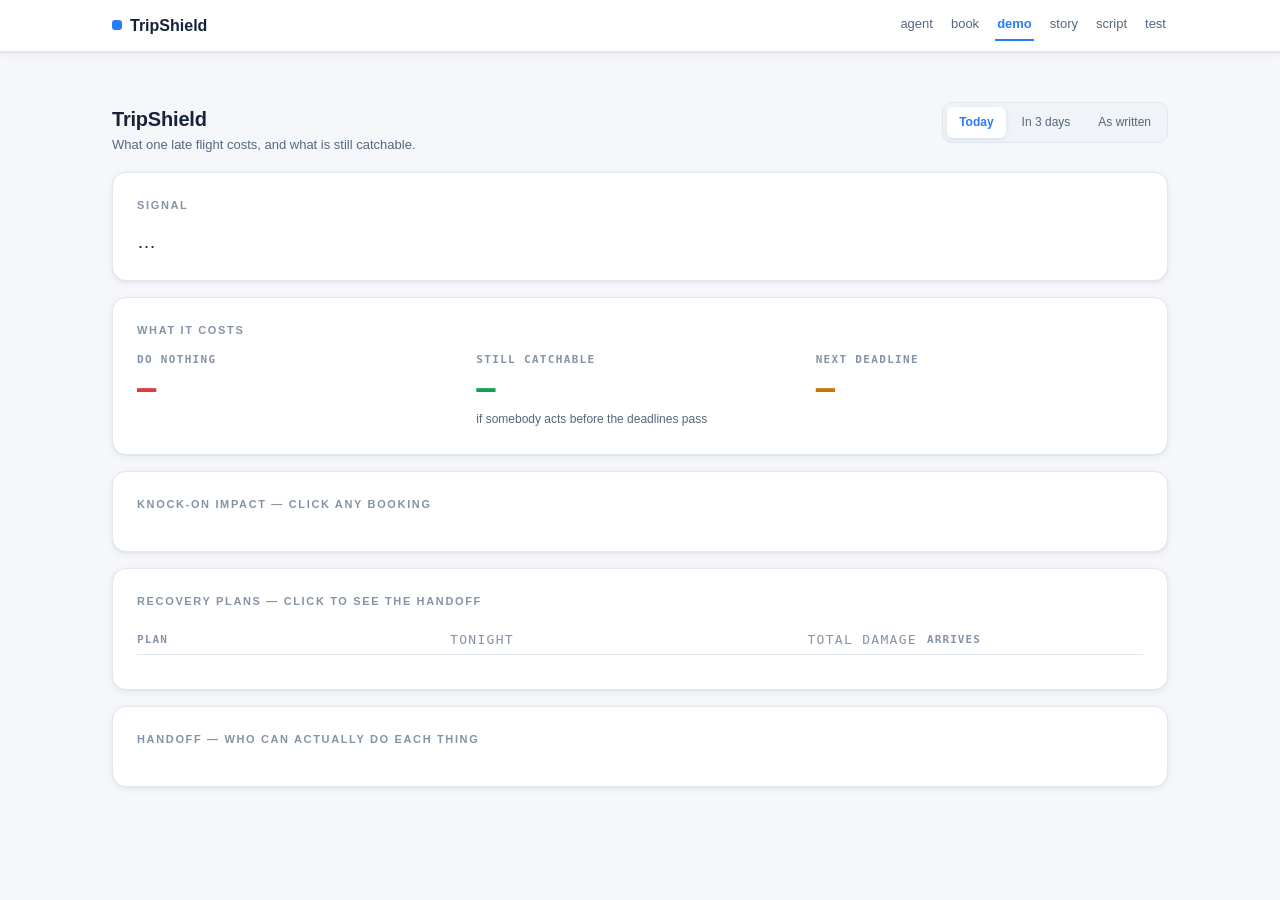
==== static/index.html @ 26ef0dae "Call it TripShield, and greet the traveller once The brand rename touches what a person sees -- page" ====
<!doctype html>
<html lang="en">
<head>
<meta charset="utf-8">
<meta name="viewport" content="width=device-width, initial-scale=1">
<title>TripShield</title>
<link rel="stylesheet" href="/static/app.css?v=2">
<style>
  /* Page-local only -- everything shared lives in app.css. */
  .anchor{display:flex;gap:4px;background:var(--sunken);border:1px solid var(--edge);
          border-radius:var(--r-md);padding:4px}
  .anchor button{background:none;border:none;color:var(--dim);font:inherit;
          font-size:12px;padding:6px 12px;border-radius:var(--r-sm);cursor:pointer}
  .anchor button.on{background:var(--card);color:var(--key);font-weight:600;
          box-shadow:var(--shadow-1)}
  .signal{font-size:19px;line-height:1.45}
  .signal b{color:var(--warn)}
  .nodes{display:grid;grid-template-columns:repeat(auto-fill,minmax(250px,1fr));gap:9px}
  .node{border:1px solid var(--edge);border-left:3px solid var(--edge);
        border-radius:var(--r-md);padding:12px 13px;background:var(--card);
        box-shadow:var(--shadow-1);cursor:pointer;transition:border-color .15s}
  .node:hover{border-color:var(--key)}
  .node.critical{border-left-color:var(--bad)}
  .node.risk{border-left-color:var(--warn)}
  .node.safe{border-left-color:var(--ok)}
  .node.source{border-left-color:var(--key)}
  .node .t{font-size:13px}
  .node .m{font:11px var(--mono);color:var(--faint);margin-top:4px}
  .node .why{font-size:12px;color:var(--dim);margin-top:8px;display:none}
  .node.open .why{display:block}
  .lane{margin-top:18px}
  .lane h3{font-size:14px;margin:0 0 4px}
  .lane .who{font-size:12px;color:var(--faint);margin-bottom:10px}
  .act{border:1px solid var(--edge);border-radius:var(--r-md);padding:12px 14px;
       margin-bottom:8px;background:var(--card);box-shadow:var(--shadow-1)}
  .act .l{font-size:14px}
  /* the note under an action is prose, not machine data -- the global .n
     (mono, nowrap) must not reach it */
  .act .n{font-size:12px;font-family:inherit;white-space:normal;text-align:left;
          color:var(--dim);margin-top:5px}
  .act .cash{font:12px var(--mono);color:var(--faint);margin-top:5px}
  .badge{margin-left:8px}
</style>
</head>
<body>
<div class="site-header"><div class="bar-inner">
  <a class="wordmark" href="/">TripShield</a>
  <nav class="site-nav">
    <a href="/">agent</a> <a href="/book">book</a>
    <a href="/demo" aria-current="page">demo</a>
    <a href="/story">story</a> <a href="/script">script</a>
    <a href="/test">test</a>
  </nav>
</div></div>
<div class="wrap">
  <header>
    <div>
      <h1>TripShield</h1>
      <div class="sub">What one late flight costs, and what is still catchable.</div>
    </div>
    <div class="anchor" id="anchor">
      <button data-base="today" class="on">Today</button>
      <button data-base="+3">In 3 days</button>
      <button data-base="written">As written</button>
    </div>
  </header>

  <div id="ports"></div>

  <section>
    <h2>Signal</h2>
    <div class="signal" id="signal">…</div>
  </section>

  <section>
    <h2>What it costs</h2>
    <div class="ledger">
      <div>
        <div class="figlabel">Do nothing</div>
        <div class="fig bad" id="do-nothing">–</div>
        <div class="figfoot" id="do-nothing-foot"></div>
      </div>
      <div>
        <div class="figlabel">Still catchable</div>
        <div class="fig ok" id="act-now">–</div>
        <div class="figfoot">if somebody acts before the deadlines pass</div>
      </div>
      <div>
        <div class="figlabel">Next deadline</div>
        <div class="fig warn" id="countdown">–</div>
        <div class="figfoot" id="countdown-foot"></div>
      </div>
    </div>
  </section>

  <section>
    <h2>Knock-on impact — click any booking</h2>
    <div class="nodes" id="nodes"></div>
  </section>

  <section>
    <h2>Recovery plans — click to see the handoff</h2>
    <div class="table-wrap"><table>
      <thead><tr>
        <th>Plan</th><th class="n">Tonight</th><th class="n">Total damage</th><th>Arrives</th>
      </tr></thead>
      <tbody id="plans"></tbody>
    </table></div>
    <div class="note" id="plan-note"></div>
  </section>

  <section>
    <h2>Handoff — who can actually do each thing</h2>
    <div id="handoff"></div>
  </section>
</div>

<script src="/static/app.js?v=2"></script>
<script>
// $/esc/eur/at/hhmm/span come from /static/app.js -- one set of
// helpers, one timezone rule.

let STATE = null, PICKED = null, TICK = null;

const LANES = {
  auto: ['TripShield handles it', 'no payment, no authorisation, nobody to phone'],
  tap:  ['One tap, you authorise', 'a deep link into the provider’s own checkout'],
  call: ['You will have to call', 'no consumer API exists for this — saying so beats pretending'],
};

async function load(base){
  const r = await fetch('/api/state?base=' + encodeURIComponent(base));
  if (!r.ok){ $('#signal').innerHTML = `<span class="err">${esc((await r.json()).detail)}</span>`; return; }
  STATE = await r.json();
  render();
}

function render(){
  const s = STATE.signal, i = STATE.impact;

  const notes = [];
  if (STATE.ports.degraded.length) notes.push('DEGRADED · ' + STATE.ports.degraded.join(' · '));
  if (STATE.ports.shifted.length)
    notes.push(`anchored to ${STATE.anchor.starts.d} · `
      + STATE.ports.shifted.join(' · '));
  $('#ports').innerHTML = notes.length
    ? `<div class="banner">ports: ${esc(STATE.ports.mode)} · model: ${esc(STATE.model)}<br>`
      + notes.map(esc).join('<br>') + `</div>`
    : `<div class="banner">ports: ${esc(STATE.ports.mode)} · model: ${esc(STATE.model)}</div>`;

  $('#signal').innerHTML =
    `<b>${esc(s.title)}</b> is delayed ${Math.floor(s.delay_minutes/60)}h ${s.delay_minutes%60}m. `
    + `It now lands at ${hhmm(s.now_arrives)} instead of ${hhmm(s.was)} `
    + `(${esc(s.now_arrives.tz || 'local')}), confidence ${Math.round(s.confidence*100)}%.`
    + `<div class="note">Cause: ${esc(s.reason || 'unstated')}. Eleven other bookings depend on `
    + `this one and none of them has been told.</div>`;

  $('#do-nothing').textContent = eur(i.do_nothing);
  $('#do-nothing-foot').textContent = `evaporates across ${i.broken} bookings`;
  $('#act-now').textContent = eur(i.act_now);

  $('#nodes').innerHTML = i.nodes.map(n => `
    <div class="node ${n.severity}" data-id="${n.id}">
      <div class="t">${esc(n.title)}</div>
      <div class="m">${span(n.starts, n.ends)}</div>
      <div class="m">${n.exposure ? eur(n.exposure) + ' exposed' : n.severity}
        ${n.recoverable ? ' · ' + eur(n.recoverable) + ' recoverable' : ''}
        ${n.cutoff ? ' · by ' + at(n.cutoff) : ''}</div>
      <div class="why">${esc(n.reason || 'no consequence')}${
        n.parents.length ? `<br><span class="m">follows from: ${n.parents.map(esc).join(', ')}</span>` : ''}</div>
    </div>`).join('');
  document.querySelectorAll('.node').forEach(el =>
    el.onclick = () => el.classList.toggle('open'));

  $('#plans').innerHTML = STATE.plans.map(p => `
    <tr class="pick ${p.best ? 'best' : ''} ${PICKED === p.id ? 'sel' : ''}" data-id="${p.id}">
      <td>${esc(p.name)}${p.estimated ? '<span class="star"> *</span>' : ''}
        ${p.best ? '<span class="badge">recommended</span>' : ''}</td>
      <td class="n ${p.net_cash < 0 ? 'neg' : 'pos'}">${p.net_cash ? eur(p.net_cash) : '—'}</td>
      <td class="n">${eur(p.total_damage)}</td>
      <td>${p.arrives_at ? esc(p.arrives_where) + ' ' + hhmm(p.arrives_at) : '—'}</td>
    </tr>`).join('');
  document.querySelectorAll('tr.pick').forEach(tr =>
    tr.onclick = () => { PICKED = tr.dataset.id; render(); });

  $('#plan-note').innerHTML = STATE.plans.some(p => p.estimated)
    ? '<span class="star">*</span> fare is an estimate — no reachable API quotes Swiss rail '
      + 'prices, so this is the one figure on the page we cannot source. Said here rather than '
      + 'discovered later.'
    : '';

  const chosen = STATE.plans.find(p => p.id === PICKED) || STATE.plans[0];
  PICKED = chosen.id;
  $('#handoff').innerHTML =
    `<div class="note" style="margin-top:0">For <b>${esc(chosen.name)}</b>${
      chosen.tightest ? ` — tightest connection has ${chosen.tightest.minutes} minutes to spare` : ''}.</div>`
    + Object.entries(LANES).map(([key, [title, who]]) => {
        const acts = chosen.lanes[key];
        if (!acts.length) return '';
        return `<div class="lane"><h3>${esc(title)}</h3><div class="who">${esc(who)}</div>`
          + acts.map(a => `
            <div class="act">
              <div class="l">${esc(a.label)}${a.estimated ? '<span class="badge est">estimated fare</span>' : ''}</div>
              <div class="n">${esc(a.note || '')}</div>
              <div class="cash">${a.net ? (a.net > 0 ? 'costs ' : 'returns ') + eur(Math.abs(a.net)) : 'no money moves'}${
                a.deadline ? ' · before ' + at(a.deadline) : ''}</div>
            </div>`).join('') + `</div>`;
      }).join('');

  startCountdown();
}

function startCountdown(){
  if (TICK) clearInterval(TICK);
  const c = STATE.impact.next_cutoff;
  if (!c){ $('#countdown').textContent = '—'; $('#countdown-foot').textContent = ''; return; }
  // Anchored to the real cutoff in the data, not a number counting itself down.
  // The scenario's clock starts at its own "now", so the remaining time is
  // computed once from the engine and then ticks.
  let left = c.seconds;
  $('#countdown-foot').textContent = `${c.title} · closes ${at(c.at)}`;
  const paint = () => {
    const h = Math.floor(left/3600), m = Math.floor((left%3600)/60), s = left%60;
    $('#countdown').textContent = left > 0
      ? `${h}:${String(m).padStart(2,'0')}:${String(s).padStart(2,'0')}`
      : 'passed';
    if (left > 0) left--;
  };
  paint(); TICK = setInterval(paint, 1000);
}

document.querySelectorAll('#anchor button').forEach(b => b.onclick = () => {
  document.querySelectorAll('#anchor button').forEach(x => x.classList.remove('on'));
  b.classList.add('on');
  PICKED = null;
  load(b.dataset.base);
});

load('today');
</script>
</body>
</html>
---- static/app.css ----
/* Downstream — the one stylesheet.

   Trip.com-family light theme: white cards on cool grey, one action blue,
   orange reserved for prices and nothing else. The LEGACY VARIABLE NAMES ARE
   LOAD-BEARING — 64 inline style="" nudges across the pages reference
   var(--ok/--bad/--warn/--key/--ink) directly, so this sheet keeps the names
   and changes only the values. Rename one and a page breaks silently.

   The voice that survives the flip, on purpose:
   - monospace marks machine-authored data (times, money, codes, IDs);
   - a 3px left edge is the severity channel: blue info, green ok,
     amber late, red broken;
   - "late is not gone": .gone fades, .late keeps its full weight;
   - tables are ranked, not decorated — no zebra, a blue edge on the row
     that wins.

   Canonical page header — paste this block VERBATIM at the top of <body> in
   every page, static markup only (chrome must survive a page-script error),
   with aria-current="page" moved to that page's own link:

   <div class="site-header"><div class="bar-inner">
     <a class="wordmark" href="/">Downstream</a>
     <nav class="site-nav">
       <a href="/">agent</a> <a href="/book">book</a> <a href="/demo">demo</a>
       <a href="/story">story</a> <a href="/script">script</a> <a href="/test">test</a>
     </nav>
   </div></div>
*/

:root{
  /* surfaces */
  --bg:#F5F7FA; --card:#FFFFFF; --sunken:#F0F3F7;
  --edge:#E3E8EF; --hairline:#EEF1F6;
  /* ink — legacy names, light values */
  --ink:#16233A; --dim:#55677E; --faint:#8593A6;
  /* brand */
  --key:#287DFA; --key-strong:#1668E3; --key-tint:#EAF2FF; --key-edge:#BFD9FF;
  /* prices ONLY. Not warnings, not accents — if it isn't money, it isn't
     orange. --warn is browner and always sits on a tint or an edge, so the
     two never read as the same colour side by side. */
  --price:#FF6F00;
  /* severity on white — legacy names */
  --ok:#12A150;  --ok-tint:#E9F7EF;  --ok-edge:#BCE5CC;
  --warn:#C77700; --warn-tint:#FDF3E3; --warn-edge:#F0D9A8;
  --bad:#DE3B41; --bad-tint:#FDECEC;  --bad-edge:#F4C2C4;
  /* scales — three radii and a pill replace the seven that grew by hand */
  --r-sm:6px; --r-md:10px; --r-lg:14px; --r-pill:999px;
  --s-1:4px; --s-2:8px; --s-3:12px; --s-4:16px; --s-5:24px; --s-6:32px;
  --mono:ui-monospace,SFMono-Regular,Menlo,monospace;
  --shadow-1:0 1px 2px rgba(20,35,64,.05), 0 2px 8px rgba(20,35,64,.06);
  --shadow-2:0 4px 16px rgba(20,35,64,.10);
  --wrap:1100px;
}

/* ---- base ------------------------------------------------------------ */
*{box-sizing:border-box}
body{margin:0;background:var(--bg);color:var(--ink);
     font:16px/1.6 -apple-system,BlinkMacSystemFont,"Segoe UI",Roboto,
          "Helvetica Neue",Arial,sans-serif}
.wrap{max-width:var(--wrap);margin:0 auto;padding:26px 22px 110px}
a{color:var(--key);text-decoration:none}
a:hover{text-decoration:underline}
:focus-visible{outline:2px solid var(--key);outline-offset:2px}
p{margin:0 0 12px}
ul{margin:0 0 12px;padding-left:20px}
li{margin-bottom:5px}
h1{font-size:20px;margin:0;letter-spacing:-.01em}
/* the eyebrow. story.html overrides h2 locally — its chapter titles are
   headings, not labels. */
h2{font-size:11px;letter-spacing:.15em;text-transform:uppercase;
   color:var(--faint);margin:0 0 14px;font-weight:700}
h3{font-size:15px;margin:0 0 4px}
header{display:flex;justify-content:space-between;align-items:baseline;
       gap:20px;flex-wrap:wrap;margin-top:var(--s-5)}
.sub{color:var(--dim);font-size:13px}
.lede{font-size:17px}
code{font:13px var(--mono);background:var(--sunken);border:1px solid var(--edge);
     border-radius:var(--r-sm);padding:1px 6px}
.m{color:var(--faint);font:12px var(--mono)}
.note{color:var(--dim);font-size:13px;margin-top:10px}

/* ---- site chrome ----------------------------------------------------- */
.site-header{position:sticky;top:0;z-index:50;background:var(--card);
             border-bottom:1px solid var(--edge);box-shadow:var(--shadow-1)}
.site-header .bar-inner{max-width:var(--wrap);margin:0 auto;padding:10px 22px;
             display:flex;align-items:center;justify-content:space-between;
             gap:16px;flex-wrap:wrap}
.wordmark{font-weight:700;font-size:16px;color:var(--ink);
          display:inline-flex;align-items:center;gap:8px}
.wordmark:hover{text-decoration:none;color:var(--key)}
.wordmark::before{content:"";width:10px;height:10px;border-radius:3px;
                  background:var(--key);flex:none}
.site-nav{display:flex;gap:14px;font-size:13px;flex-wrap:wrap}
.site-nav a{color:var(--dim);padding:4px 2px;border-bottom:2px solid transparent}
.site-nav a:hover{color:var(--key);text-decoration:none}
.site-nav a[aria-current="page"]{color:var(--key);font-weight:600;
                                 border-bottom-color:var(--key)}

/* ---- cards ----------------------------------------------------------- */
section{background:var(--card);border:1px solid var(--edge);
        border-radius:var(--r-lg);padding:var(--s-5);margin-top:var(--s-4);
        box-shadow:var(--shadow-1)}

/* ---- banners: one treatment, severity by tint + 3px edge ------------- */
.banner{background:var(--key-tint);border:1px solid var(--key-edge);
        border-left:3px solid var(--key);border-radius:var(--r-md);
        padding:12px 15px;font:12px var(--mono);color:var(--dim);margin-top:10px}
.banner b{color:var(--ink)}
.banner.ok{background:var(--ok-tint);border-color:var(--ok-edge);
           border-left-color:var(--ok)}
.banner.warn{background:var(--warn-tint);border-color:var(--warn-edge);
             border-left-color:var(--warn)}
.banner.bad{background:var(--bad-tint);border-color:var(--bad-edge);
            border-left-color:var(--bad)}

/* ---- chips: .tag/.badge/.pill are one component under three legacy
        names — aliased here so no template string needs an edit.
        .chip is NOT in this group: it is the agent page's wired
        suggestion BUTTON, not a status chip. ------------------------- */
.tag,.badge,.pill{display:inline-block;font:600 10px var(--mono);
     letter-spacing:.08em;text-transform:uppercase;border-radius:var(--r-pill);
     padding:3px 9px;background:var(--sunken);border:1px solid var(--edge);
     color:var(--dim);vertical-align:middle}
.tag.ok,.badge.ok,.pill.ok{color:var(--ok);background:var(--ok-tint);
     border-color:var(--ok-edge)}
.tag.warn,.badge.warn,.pill.warn,.badge.est{color:var(--warn);
     background:var(--warn-tint);border-color:var(--warn-edge)}
.tag.bad,.badge.bad,.pill.bad{color:var(--bad);background:var(--bad-tint);
     border-color:var(--bad-edge)}

/* ---- buttons --------------------------------------------------------- */
.btn{font:inherit;font-size:14px;padding:9px 16px;border-radius:var(--r-md);
     background:var(--card);border:1px solid var(--edge);color:var(--ink);
     cursor:pointer}
.btn:hover{border-color:var(--key);color:var(--key)}
.btn.key{background:var(--key);border-color:var(--key);color:#fff;font-weight:600}
.btn.key:hover{background:var(--key-strong);border-color:var(--key-strong);color:#fff}
.btn.bad{color:var(--bad);border-color:var(--bad-edge);background:var(--bad-tint)}
.btn.bad:hover{border-color:var(--bad)}
.btn.warn{color:var(--warn);border-color:var(--warn-edge);background:var(--warn-tint)}
.btn.warn:hover{border-color:var(--warn)}
.btn.sm{padding:4px 10px;font-size:12px}
.btn:disabled{opacity:.5;cursor:default}

/* ---- tables: ranked, not decorated ----------------------------------- */
.table-wrap{overflow-x:auto}
table{width:100%;border-collapse:collapse;font-size:14px}
th{text-align:left;font:600 11px var(--mono);letter-spacing:.1em;
   text-transform:uppercase;color:var(--faint);padding:7px 10px 7px 0;
   border-bottom:1px solid var(--edge)}
td{padding:9px 10px 9px 0;border-bottom:1px solid var(--hairline);
   vertical-align:top}
tr:last-child td{border-bottom:0}
th.n,td.n{text-align:right}
.n{font:13px var(--mono);white-space:nowrap}
tr.pick{cursor:pointer}
tr.pick:hover td{background:var(--key-tint)}
tr.sel td,tr.best td{background:var(--key-tint)}
tr.sel td:first-child,tr.best td:first-child{box-shadow:inset 3px 0 0 var(--key)}
.neg{color:var(--ok)}
.pos{color:var(--bad)}
.star{color:var(--warn)}

/* ---- fields ---------------------------------------------------------- */
label{font:600 11px var(--mono);letter-spacing:.1em;text-transform:uppercase;
      color:var(--faint)}
input,select{font:inherit;font-size:14px;color:var(--ink);background:var(--card);
      border:1px solid var(--edge);border-radius:var(--r-md);padding:9px 12px}
input:focus,select:focus{outline:2px solid var(--key);outline-offset:0;
      border-color:var(--key)}

/* ---- the ledger: big honest figures (book + /demo) ------------------- */
.ledger{display:grid;grid-template-columns:repeat(auto-fit,minmax(190px,1fr));
        gap:12px;margin-top:10px}
.fig{font:650 32px/1 var(--mono);letter-spacing:-.02em}
.figlabel{font:600 11px var(--mono);letter-spacing:.12em;text-transform:uppercase;
          color:var(--faint);margin-bottom:6px}
.figfoot{font-size:12px;color:var(--dim);margin-top:6px}

.fig.bad{color:var(--bad)} .fig.ok{color:var(--ok)} .fig.warn{color:var(--warn)}
.err{color:var(--bad)}

/* ---- chat (agent page; no name collides elsewhere) ------------------- */
.msg{max-width:76%;padding:12px 16px;border-radius:var(--r-lg);margin:10px 0}
.msg.me{margin-left:auto;background:var(--key);color:#fff}
.msg.me a{color:#fff;text-decoration:underline}
.msg.agent{background:var(--card);border:1px solid var(--edge);
           border-left:3px solid var(--key);box-shadow:var(--shadow-1)}
.bar{position:fixed;left:0;right:0;bottom:0;background:var(--card);
     border-top:1px solid var(--edge);box-shadow:var(--shadow-2);
     padding:12px 0 calc(12px + env(safe-area-inset-bottom))}

/* ---- motion ---------------------------------------------------------- */
@media (prefers-reduced-motion:reduce){
  *{transition:none!important;animation:none!important;scroll-behavior:auto!important}
}
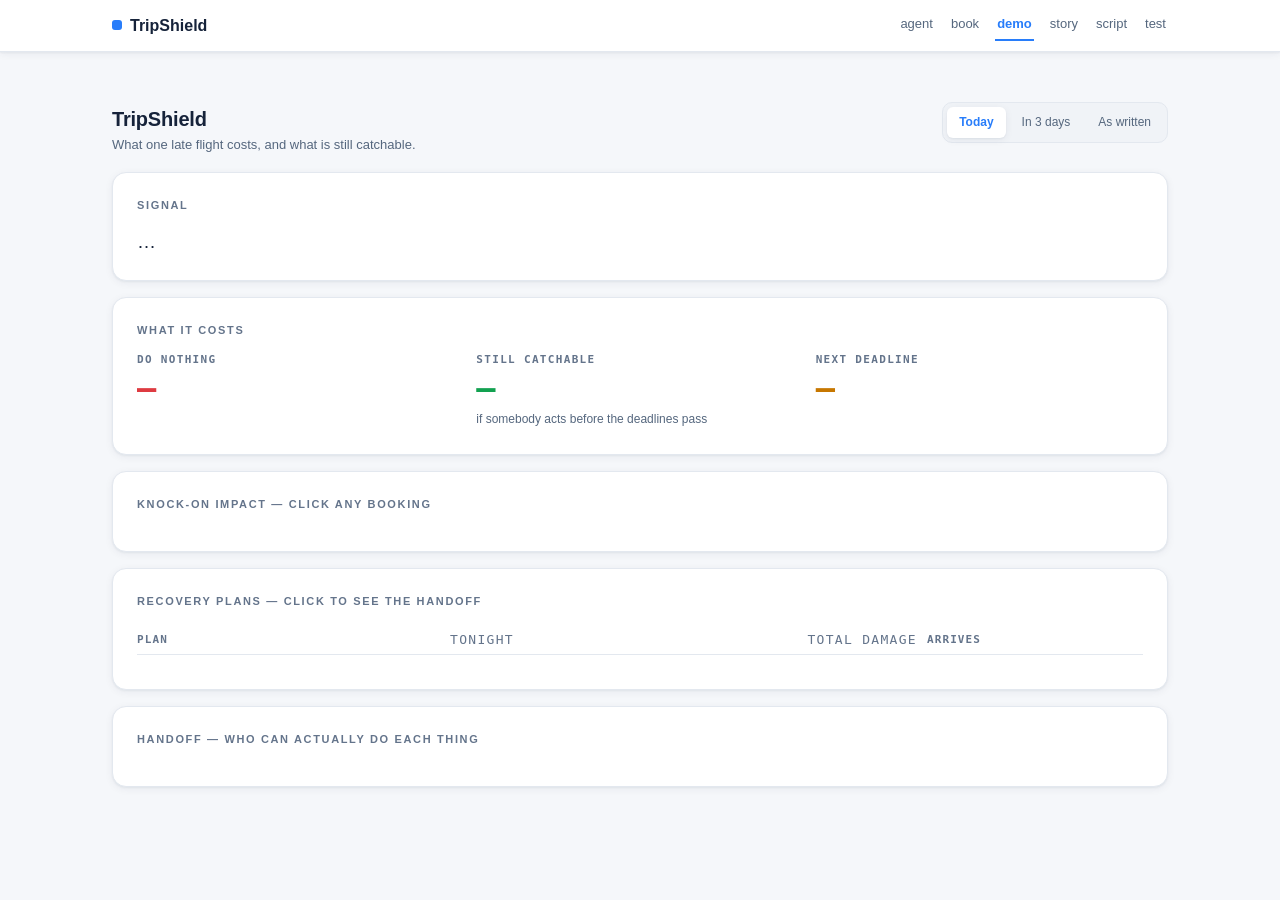
==== commit 37da90b0: "Pass the audit the reskin was graded against Four fixes, in severity order. The two failing colours " ====
--- a/static/index.html
+++ b/static/index.html
@@ -4,7 +4,7 @@
 <meta charset="utf-8">
 <meta name="viewport" content="width=device-width, initial-scale=1">
 <title>TripShield</title>
-<link rel="stylesheet" href="/static/app.css?v=2">
+<link rel="stylesheet" href="/static/app.css?v=3">
 <style>
   /* Page-local only -- everything shared lives in app.css. */
   .anchor{display:flex;gap:4px;background:var(--sunken);border:1px solid var(--edge);
@@ -115,7 +115,7 @@
   </section>
 </div>
 
-<script src="/static/app.js?v=2"></script>
+<script src="/static/app.js?v=3"></script>
 <script>
 // $/esc/eur/at/hhmm/span come from /static/app.js -- one set of
 // helpers, one timezone rule.
@@ -169,6 +169,7 @@
       <div class="why">${esc(n.reason || 'no consequence')}${
         n.parents.length ? `<br><span class="m">follows from: ${n.parents.map(esc).join(', ')}</span>` : ''}</div>
     </div>`).join('');
+  document.querySelectorAll('.node').forEach(pressable);
   document.querySelectorAll('.node').forEach(el =>
     el.onclick = () => el.classList.toggle('open'));
 
@@ -180,6 +181,7 @@
       <td class="n">${eur(p.total_damage)}</td>
       <td>${p.arrives_at ? esc(p.arrives_where) + ' ' + hhmm(p.arrives_at) : '—'}</td>
     </tr>`).join('');
+  document.querySelectorAll('tr.pick').forEach(pressable);
   document.querySelectorAll('tr.pick').forEach(tr =>
     tr.onclick = () => { PICKED = tr.dataset.id; render(); });
 
--- a/static/app.css
+++ b/static/app.css
@@ -32,13 +32,14 @@
   --bg:#F5F7FA; --card:#FFFFFF; --sunken:#F0F3F7;
   --edge:#E3E8EF; --hairline:#EEF1F6;
   /* ink — legacy names, light values */
-  --ink:#16233A; --dim:#55677E; --faint:#8593A6;
+  --ink:#16233A; --dim:#55677E; --faint:#64748B;
   /* brand */
   --key:#287DFA; --key-strong:#1668E3; --key-tint:#EAF2FF; --key-edge:#BFD9FF;
   /* prices ONLY. Not warnings, not accents — if it isn't money, it isn't
      orange. --warn is browner and always sits on a tint or an edge, so the
      two never read as the same colour side by side. */
-  --price:#FF6F00;
+  --price:#C75300;   /* 4.5:1 on white -- fares render at 15px bold, which
+                          is small text as WCAG counts it */
   /* severity on white — legacy names */
   --ok:#12A150;  --ok-tint:#E9F7EF;  --ok-edge:#BCE5CC;
   --warn:#C77700; --warn-tint:#FDF3E3; --warn-edge:#F0D9A8;
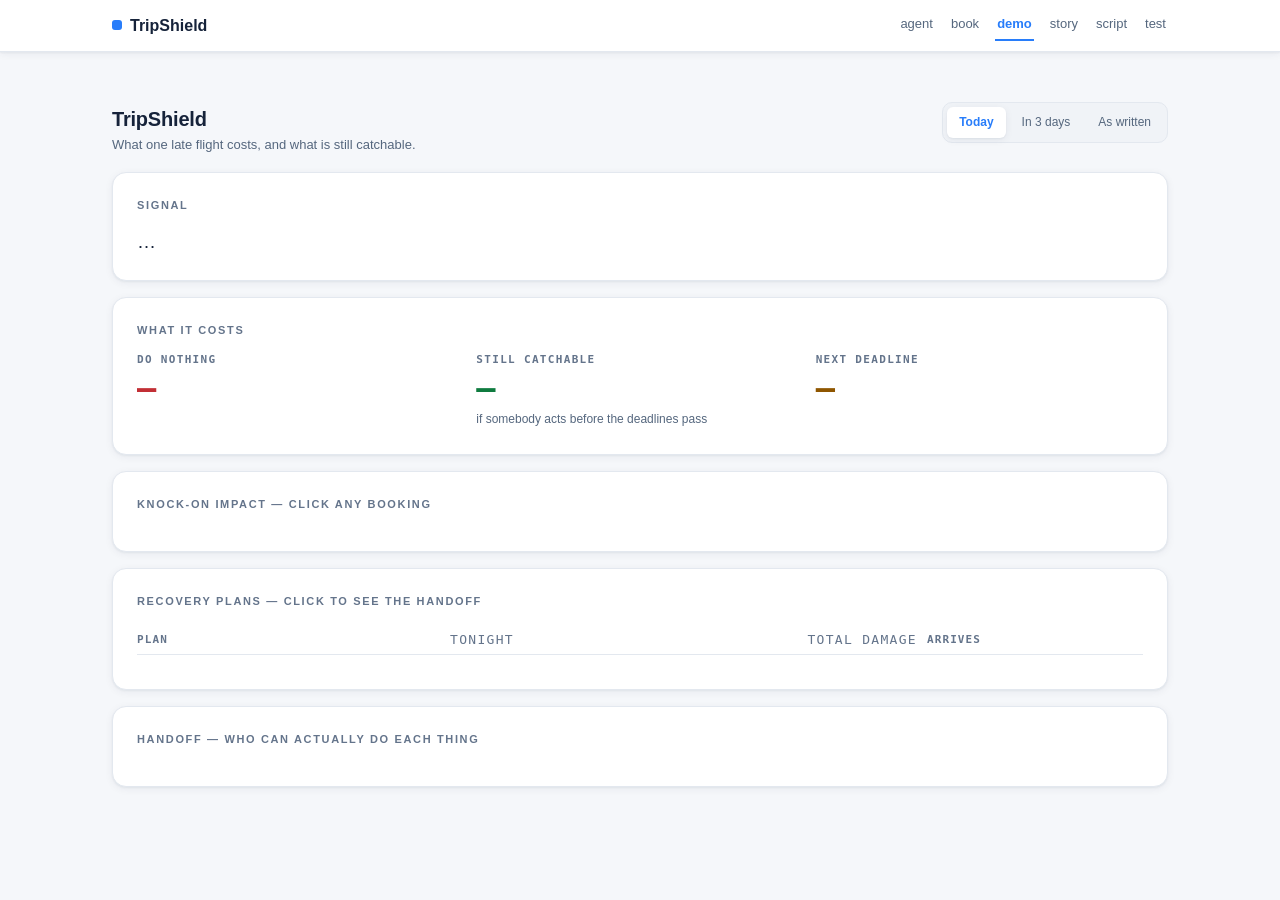
==== commit 6d442a56: "Every small-text pair passes AA, and colour stops working alone The severity inks, link blue and CTA" ====
--- a/static/index.html
+++ b/static/index.html
@@ -4,7 +4,7 @@
 <meta charset="utf-8">
 <meta name="viewport" content="width=device-width, initial-scale=1">
 <title>TripShield</title>
-<link rel="stylesheet" href="/static/app.css?v=3">
+<link rel="stylesheet" href="/static/app.css?v=4">
 <style>
   /* Page-local only -- everything shared lives in app.css. */
   .anchor{display:flex;gap:4px;background:var(--sunken);border:1px solid var(--edge);
@@ -27,6 +27,8 @@
   .node .t{font-size:13px}
   .node .m{font:11px var(--mono);color:var(--faint);margin-top:4px}
   .node .why{font-size:12px;color:var(--dim);margin-top:8px;display:none}
+  .node .t::after{content:" +";color:var(--faint)}
+  .node.open .t::after{content:" \2212"}
   .node.open .why{display:block}
   .lane{margin-top:18px}
   .lane h3{font-size:14px;margin:0 0 4px}
@@ -115,7 +117,7 @@
   </section>
 </div>
 
-<script src="/static/app.js?v=3"></script>
+<script src="/static/app.js?v=4"></script>
 <script>
 // $/esc/eur/at/hhmm/span come from /static/app.js -- one set of
 // helpers, one timezone rule.
--- a/static/app.css
+++ b/static/app.css
@@ -41,9 +41,9 @@
   --price:#C75300;   /* 4.5:1 on white -- fares render at 15px bold, which
                           is small text as WCAG counts it */
   /* severity on white — legacy names */
-  --ok:#12A150;  --ok-tint:#E9F7EF;  --ok-edge:#BCE5CC;
-  --warn:#C77700; --warn-tint:#FDF3E3; --warn-edge:#F0D9A8;
-  --bad:#DE3B41; --bad-tint:#FDECEC;  --bad-edge:#F4C2C4;
+  --ok:#0F7B3F;  --ok-tint:#E9F7EF;  --ok-edge:#BCE5CC;
+  --warn:#8F5600; --warn-tint:#FDF3E3; --warn-edge:#F0D9A8;
+  --bad:#C22F35; --bad-tint:#FDECEC;  --bad-edge:#F4C2C4;
   /* scales — three radii and a pill replace the seven that grew by hand */
   --r-sm:6px; --r-md:10px; --r-lg:14px; --r-pill:999px;
   --s-1:4px; --s-2:8px; --s-3:12px; --s-4:16px; --s-5:24px; --s-6:32px;
@@ -59,7 +59,7 @@
      font:16px/1.6 -apple-system,BlinkMacSystemFont,"Segoe UI",Roboto,
           "Helvetica Neue",Arial,sans-serif}
 .wrap{max-width:var(--wrap);margin:0 auto;padding:26px 22px 110px}
-a{color:var(--key);text-decoration:none}
+a{color:var(--key-strong);text-decoration:none}
 a:hover{text-decoration:underline}
 :focus-visible{outline:2px solid var(--key);outline-offset:2px}
 p{margin:0 0 12px}
@@ -134,8 +134,8 @@
      background:var(--card);border:1px solid var(--edge);color:var(--ink);
      cursor:pointer}
 .btn:hover{border-color:var(--key);color:var(--key)}
-.btn.key{background:var(--key);border-color:var(--key);color:#fff;font-weight:600}
-.btn.key:hover{background:var(--key-strong);border-color:var(--key-strong);color:#fff}
+.btn.key{background:#1668E3;border-color:#1668E3;color:#fff;font-weight:600}
+.btn.key:hover{background:#124FB0;border-color:#124FB0;color:#fff}
 .btn.bad{color:var(--bad);border-color:var(--bad-edge);background:var(--bad-tint)}
 .btn.bad:hover{border-color:var(--bad)}
 .btn.warn{color:var(--warn);border-color:var(--warn-edge);background:var(--warn-tint)}
@@ -158,6 +158,8 @@
 tr.pick:hover td{background:var(--key-tint)}
 tr.sel td,tr.best td{background:var(--key-tint)}
 tr.sel td:first-child,tr.best td:first-child{box-shadow:inset 3px 0 0 var(--key)}
+tr.sel td{font-weight:600}
+tr.sel td:first-child::before{content:"\2713  ";color:var(--key-strong)}
 .neg{color:var(--ok)}
 .pos{color:var(--bad)}
 .star{color:var(--warn)}
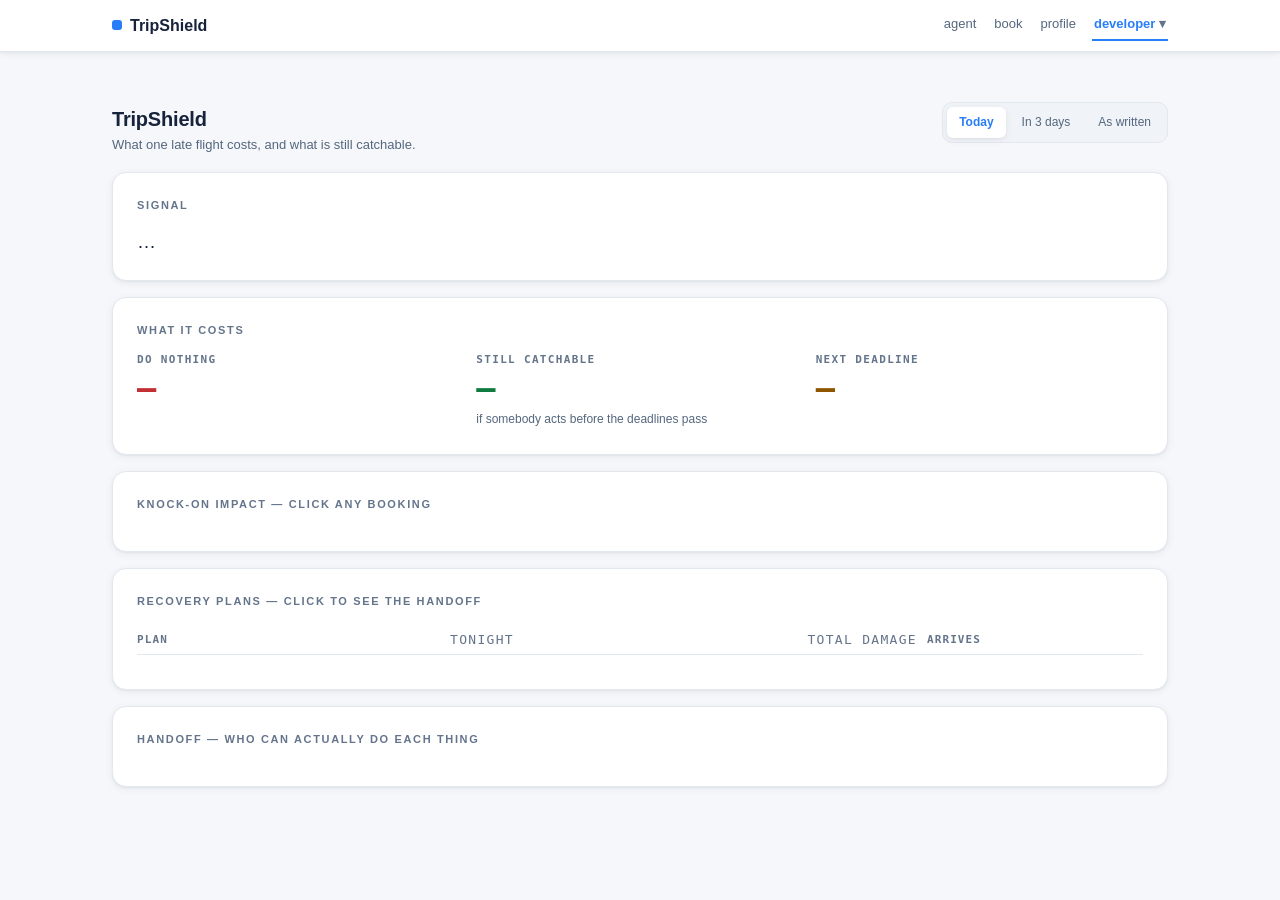
==== commit a3472d63: "Centre the itinerary, link the profile, fold the dev doors away Clicking a trip now opens it wide in" ====
--- a/static/index.html
+++ b/static/index.html
@@ -48,10 +48,11 @@
 <div class="site-header"><div class="bar-inner">
   <a class="wordmark" href="/">TripShield</a>
   <nav class="site-nav">
-    <a href="/">agent</a> <a href="/book">book</a>
-    <a href="/demo" aria-current="page">demo</a>
-    <a href="/story">story</a> <a href="/script">script</a>
-    <a href="/test">test</a>
+    <a href="/">agent</a> <a href="/book">book</a> <a href="/#profile">profile</a>
+    <details class="dev here"><summary>developer</summary><div class="menu">
+      <a href="/demo" aria-current="page">demo</a> <a href="/story">story</a>
+      <a href="/script">script</a> <a href="/test">test</a>
+    </div></details>
   </nav>
 </div></div>
 <div class="wrap">
--- a/static/app.css
+++ b/static/app.css
@@ -19,10 +19,13 @@
    with aria-current="page" moved to that page's own link:
 
    <div class="site-header"><div class="bar-inner">
-     <a class="wordmark" href="/">Downstream</a>
+     <a class="wordmark" href="/">TripShield</a>
      <nav class="site-nav">
-       <a href="/">agent</a> <a href="/book">book</a> <a href="/demo">demo</a>
-       <a href="/story">story</a> <a href="/script">script</a> <a href="/test">test</a>
+       <a href="/">agent</a> <a href="/book">book</a> <a href="/#profile">profile</a>
+       <details class="dev"><summary>developer</summary><div class="menu">
+         <a href="/demo">demo</a> <a href="/story">story</a>
+         <a href="/script">script</a> <a href="/test">test</a>
+       </div></details>
      </nav>
    </div></div>
 */
@@ -96,6 +99,25 @@
 .site-nav a:hover{color:var(--key);text-decoration:none}
 .site-nav a[aria-current="page"]{color:var(--key);font-weight:600;
                                  border-bottom-color:var(--key)}
+/* the developer menu: demo-support doors grouped behind one word, so the
+   traveller-facing nav stays three links wide */
+.site-nav details.dev{position:relative}
+.site-nav details.dev summary{list-style:none;cursor:pointer;color:var(--dim);
+     padding:4px 2px;border-bottom:2px solid transparent}
+.site-nav details.dev summary::-webkit-details-marker{display:none}
+.site-nav details.dev summary::after{content:" \25BE";color:var(--faint)}
+.site-nav details.dev summary:hover{color:var(--key)}
+.site-nav details.dev.here summary{color:var(--key);font-weight:600;
+     border-bottom-color:var(--key)}
+.site-nav details.dev .menu{position:absolute;right:0;top:calc(100% + 6px);
+     display:flex;flex-direction:column;gap:2px;background:var(--card);
+     border:1px solid var(--edge);border-radius:var(--r-md);
+     box-shadow:var(--shadow-2);padding:6px;min-width:110px;z-index:60}
+.site-nav details.dev .menu a{border-bottom:0;border-radius:var(--r-sm);
+     padding:6px 10px}
+.site-nav details.dev .menu a:hover{background:var(--key-tint)}
+.site-nav details.dev .menu a[aria-current="page"]{color:var(--key);
+     font-weight:600;background:var(--key-tint)}
 
 /* ---- cards ----------------------------------------------------------- */
 section{background:var(--card);border:1px solid var(--edge);
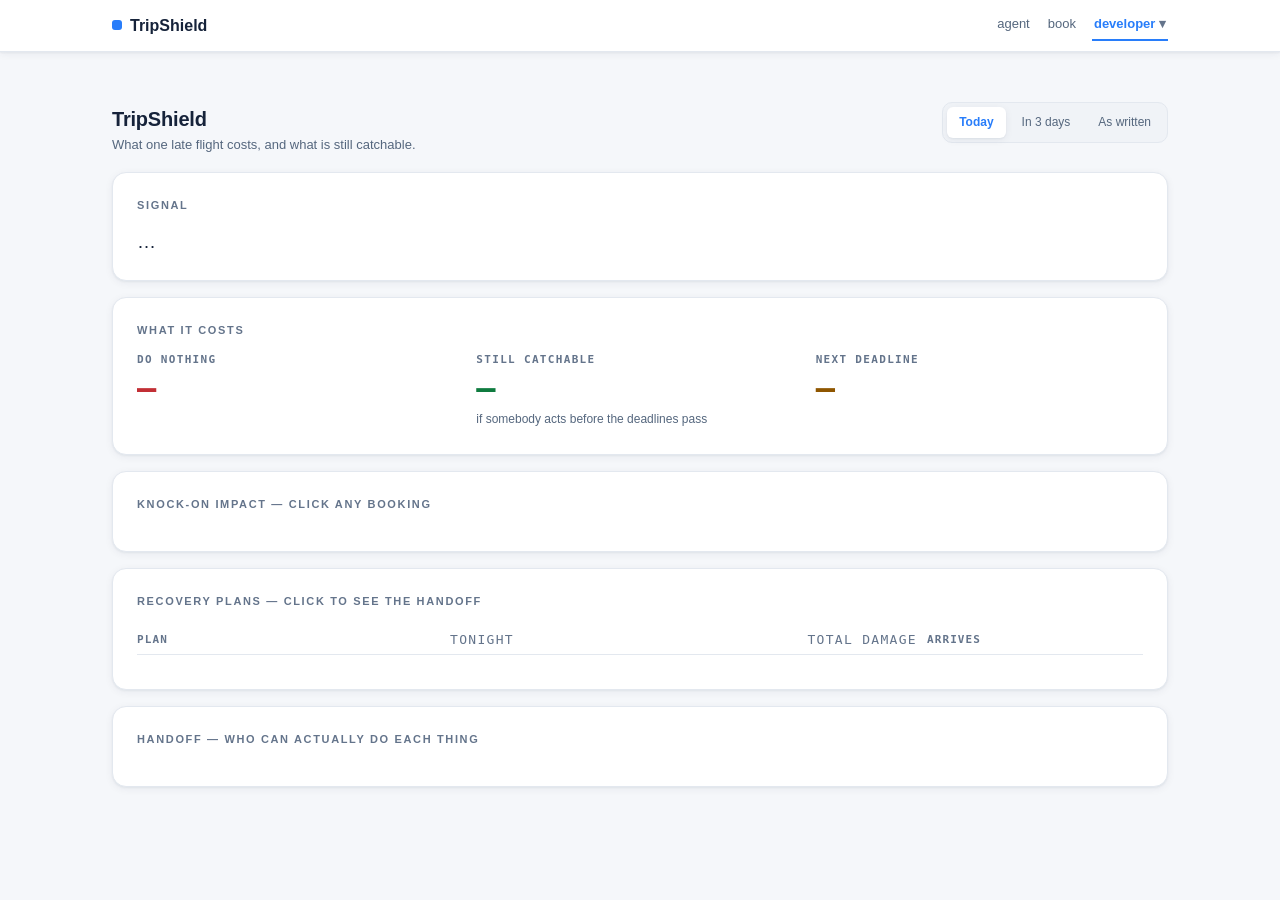
==== commit 43502272: "The hidden attribute wins, and the profile has one door and a name Profile view was showing the chat" ====
--- a/static/index.html
+++ b/static/index.html
@@ -4,7 +4,7 @@
 <meta charset="utf-8">
 <meta name="viewport" content="width=device-width, initial-scale=1">
 <title>TripShield</title>
-<link rel="stylesheet" href="/static/app.css?v=4">
+<link rel="stylesheet" href="/static/app.css?v=5">
 <style>
   /* Page-local only -- everything shared lives in app.css. */
   .anchor{display:flex;gap:4px;background:var(--sunken);border:1px solid var(--edge);
@@ -48,7 +48,7 @@
 <div class="site-header"><div class="bar-inner">
   <a class="wordmark" href="/">TripShield</a>
   <nav class="site-nav">
-    <a href="/">agent</a> <a href="/book">book</a> <a href="/#profile">profile</a>
+    <a href="/">agent</a> <a href="/book">book</a>
     <details class="dev here"><summary>developer</summary><div class="menu">
       <a href="/demo" aria-current="page">demo</a> <a href="/story">story</a>
       <a href="/script">script</a> <a href="/test">test</a>
@@ -118,7 +118,7 @@
   </section>
 </div>
 
-<script src="/static/app.js?v=4"></script>
+<script src="/static/app.js?v=5"></script>
 <script>
 // $/esc/eur/at/hhmm/span come from /static/app.js -- one set of
 // helpers, one timezone rule.
--- a/static/app.css
+++ b/static/app.css
@@ -21,7 +21,7 @@
    <div class="site-header"><div class="bar-inner">
      <a class="wordmark" href="/">TripShield</a>
      <nav class="site-nav">
-       <a href="/">agent</a> <a href="/book">book</a> <a href="/#profile">profile</a>
+       <a href="/">agent</a> <a href="/book">book</a>
        <details class="dev"><summary>developer</summary><div class="menu">
          <a href="/demo">demo</a> <a href="/story">story</a>
          <a href="/script">script</a> <a href="/test">test</a>
@@ -58,6 +58,9 @@
 
 /* ---- base ------------------------------------------------------------ */
 *{box-sizing:border-box}
+/* the hidden attribute must beat any display: the view engine relies on it,
+   and .thread{display:flex} was quietly winning otherwise */
+[hidden]{display:none!important}
 body{margin:0;background:var(--bg);color:var(--ink);
      font:16px/1.6 -apple-system,BlinkMacSystemFont,"Segoe UI",Roboto,
           "Helvetica Neue",Arial,sans-serif}
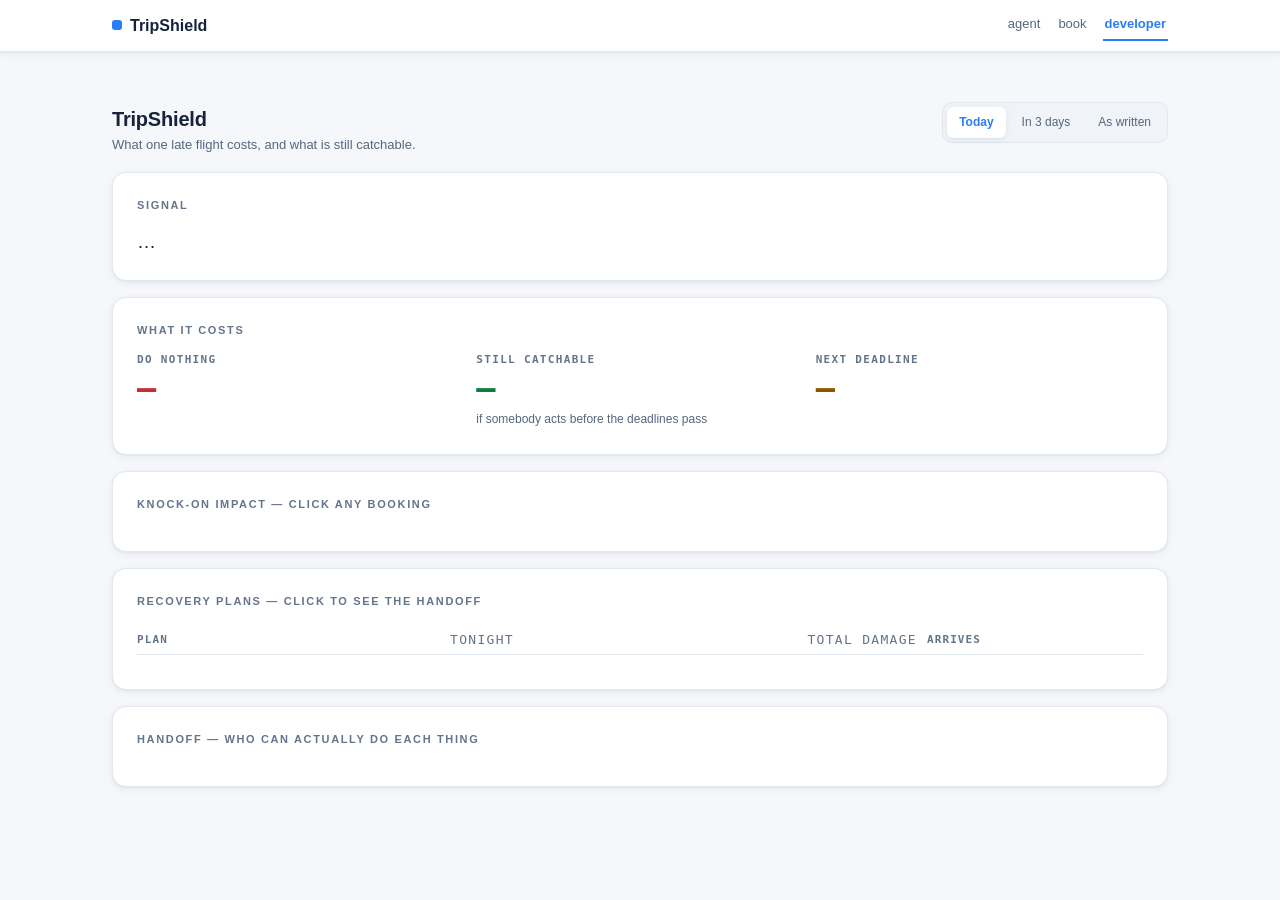
==== commit 90163932: "Give developers a page, and the traveller a quieter chat /developer replaces the nav dropdown: what " ====
--- a/static/index.html
+++ b/static/index.html
@@ -4,7 +4,7 @@
 <meta charset="utf-8">
 <meta name="viewport" content="width=device-width, initial-scale=1">
 <title>TripShield</title>
-<link rel="stylesheet" href="/static/app.css?v=5">
+<link rel="stylesheet" href="/static/app.css?v=6">
 <style>
   /* Page-local only -- everything shared lives in app.css. */
   .anchor{display:flex;gap:4px;background:var(--sunken);border:1px solid var(--edge);
@@ -49,10 +49,7 @@
   <a class="wordmark" href="/">TripShield</a>
   <nav class="site-nav">
     <a href="/">agent</a> <a href="/book">book</a>
-    <details class="dev here"><summary>developer</summary><div class="menu">
-      <a href="/demo" aria-current="page">demo</a> <a href="/story">story</a>
-      <a href="/script">script</a> <a href="/test">test</a>
-    </div></details>
+    <a href="/developer" aria-current="page">developer</a>
   </nav>
 </div></div>
 <div class="wrap">
@@ -118,7 +115,7 @@
   </section>
 </div>
 
-<script src="/static/app.js?v=5"></script>
+<script src="/static/app.js?v=6"></script>
 <script>
 // $/esc/eur/at/hhmm/span come from /static/app.js -- one set of
 // helpers, one timezone rule.
--- a/static/app.css
+++ b/static/app.css
@@ -22,10 +22,7 @@
      <a class="wordmark" href="/">TripShield</a>
      <nav class="site-nav">
        <a href="/">agent</a> <a href="/book">book</a>
-       <details class="dev"><summary>developer</summary><div class="menu">
-         <a href="/demo">demo</a> <a href="/story">story</a>
-         <a href="/script">script</a> <a href="/test">test</a>
-       </div></details>
+       <a href="/developer">developer</a>
      </nav>
    </div></div>
 */
@@ -102,25 +99,7 @@
 .site-nav a:hover{color:var(--key);text-decoration:none}
 .site-nav a[aria-current="page"]{color:var(--key);font-weight:600;
                                  border-bottom-color:var(--key)}
-/* the developer menu: demo-support doors grouped behind one word, so the
-   traveller-facing nav stays three links wide */
-.site-nav details.dev{position:relative}
-.site-nav details.dev summary{list-style:none;cursor:pointer;color:var(--dim);
-     padding:4px 2px;border-bottom:2px solid transparent}
-.site-nav details.dev summary::-webkit-details-marker{display:none}
-.site-nav details.dev summary::after{content:" \25BE";color:var(--faint)}
-.site-nav details.dev summary:hover{color:var(--key)}
-.site-nav details.dev.here summary{color:var(--key);font-weight:600;
-     border-bottom-color:var(--key)}
-.site-nav details.dev .menu{position:absolute;right:0;top:calc(100% + 6px);
-     display:flex;flex-direction:column;gap:2px;background:var(--card);
-     border:1px solid var(--edge);border-radius:var(--r-md);
-     box-shadow:var(--shadow-2);padding:6px;min-width:110px;z-index:60}
-.site-nav details.dev .menu a{border-bottom:0;border-radius:var(--r-sm);
-     padding:6px 10px}
-.site-nav details.dev .menu a:hover{background:var(--key-tint)}
-.site-nav details.dev .menu a[aria-current="page"]{color:var(--key);
-     font-weight:600;background:var(--key-tint)}
+
 
 /* ---- cards ----------------------------------------------------------- */
 section{background:var(--card);border:1px solid var(--edge);
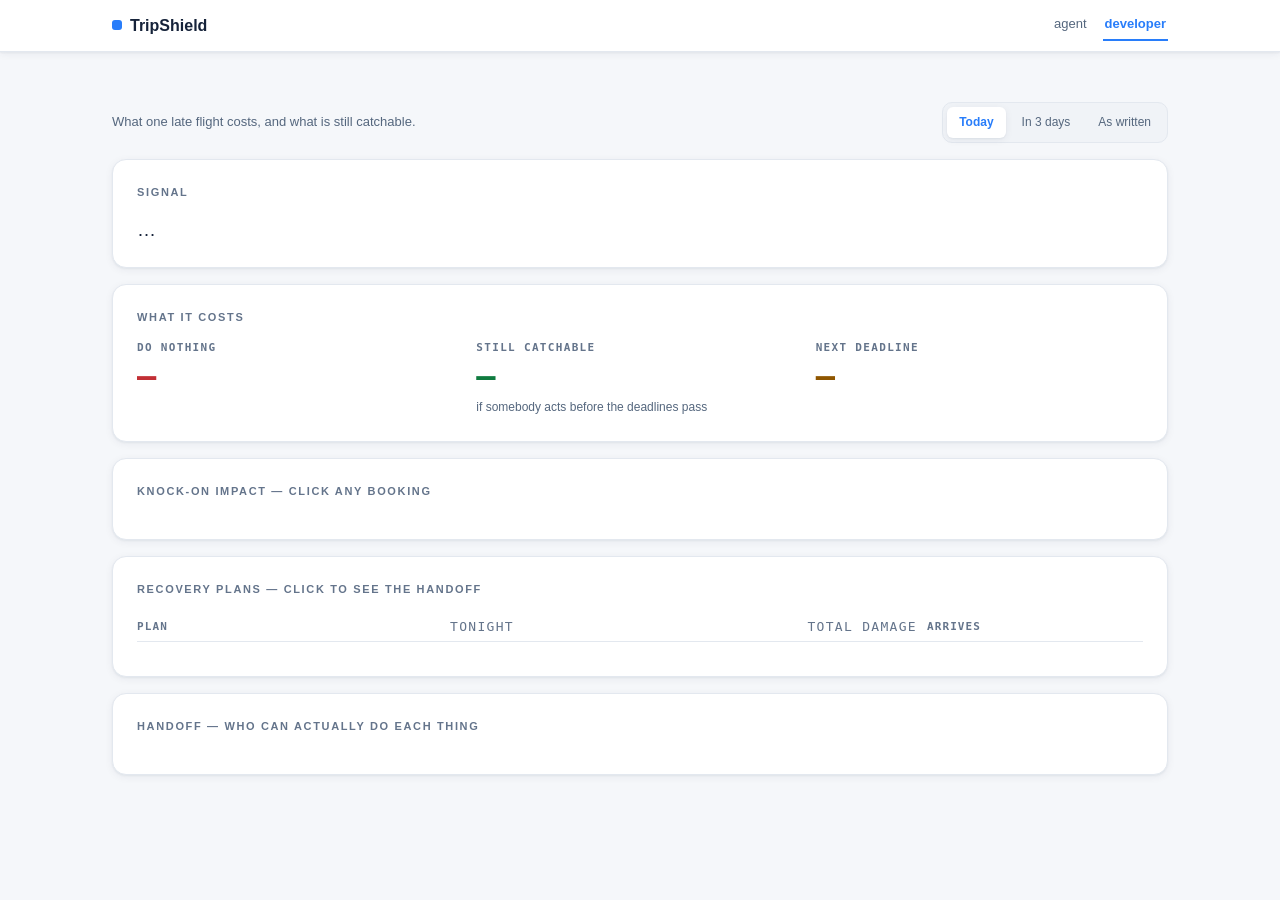
==== commit 1a7a0cef: "Hide /book behind the developer page, and say the brand once The nav everywhere is agent · developer" ====
--- a/static/index.html
+++ b/static/index.html
@@ -48,14 +48,13 @@
 <div class="site-header"><div class="bar-inner">
   <a class="wordmark" href="/">TripShield</a>
   <nav class="site-nav">
-    <a href="/">agent</a> <a href="/book">book</a>
+    <a href="/">agent</a>
     <a href="/developer" aria-current="page">developer</a>
   </nav>
 </div></div>
 <div class="wrap">
   <header>
     <div>
-      <h1>TripShield</h1>
       <div class="sub">What one late flight costs, and what is still catchable.</div>
     </div>
     <div class="anchor" id="anchor">
--- a/static/app.css
+++ b/static/app.css
@@ -21,7 +21,7 @@
    <div class="site-header"><div class="bar-inner">
      <a class="wordmark" href="/">TripShield</a>
      <nav class="site-nav">
-       <a href="/">agent</a> <a href="/book">book</a>
+       <a href="/">agent</a>
        <a href="/developer">developer</a>
      </nav>
    </div></div>
